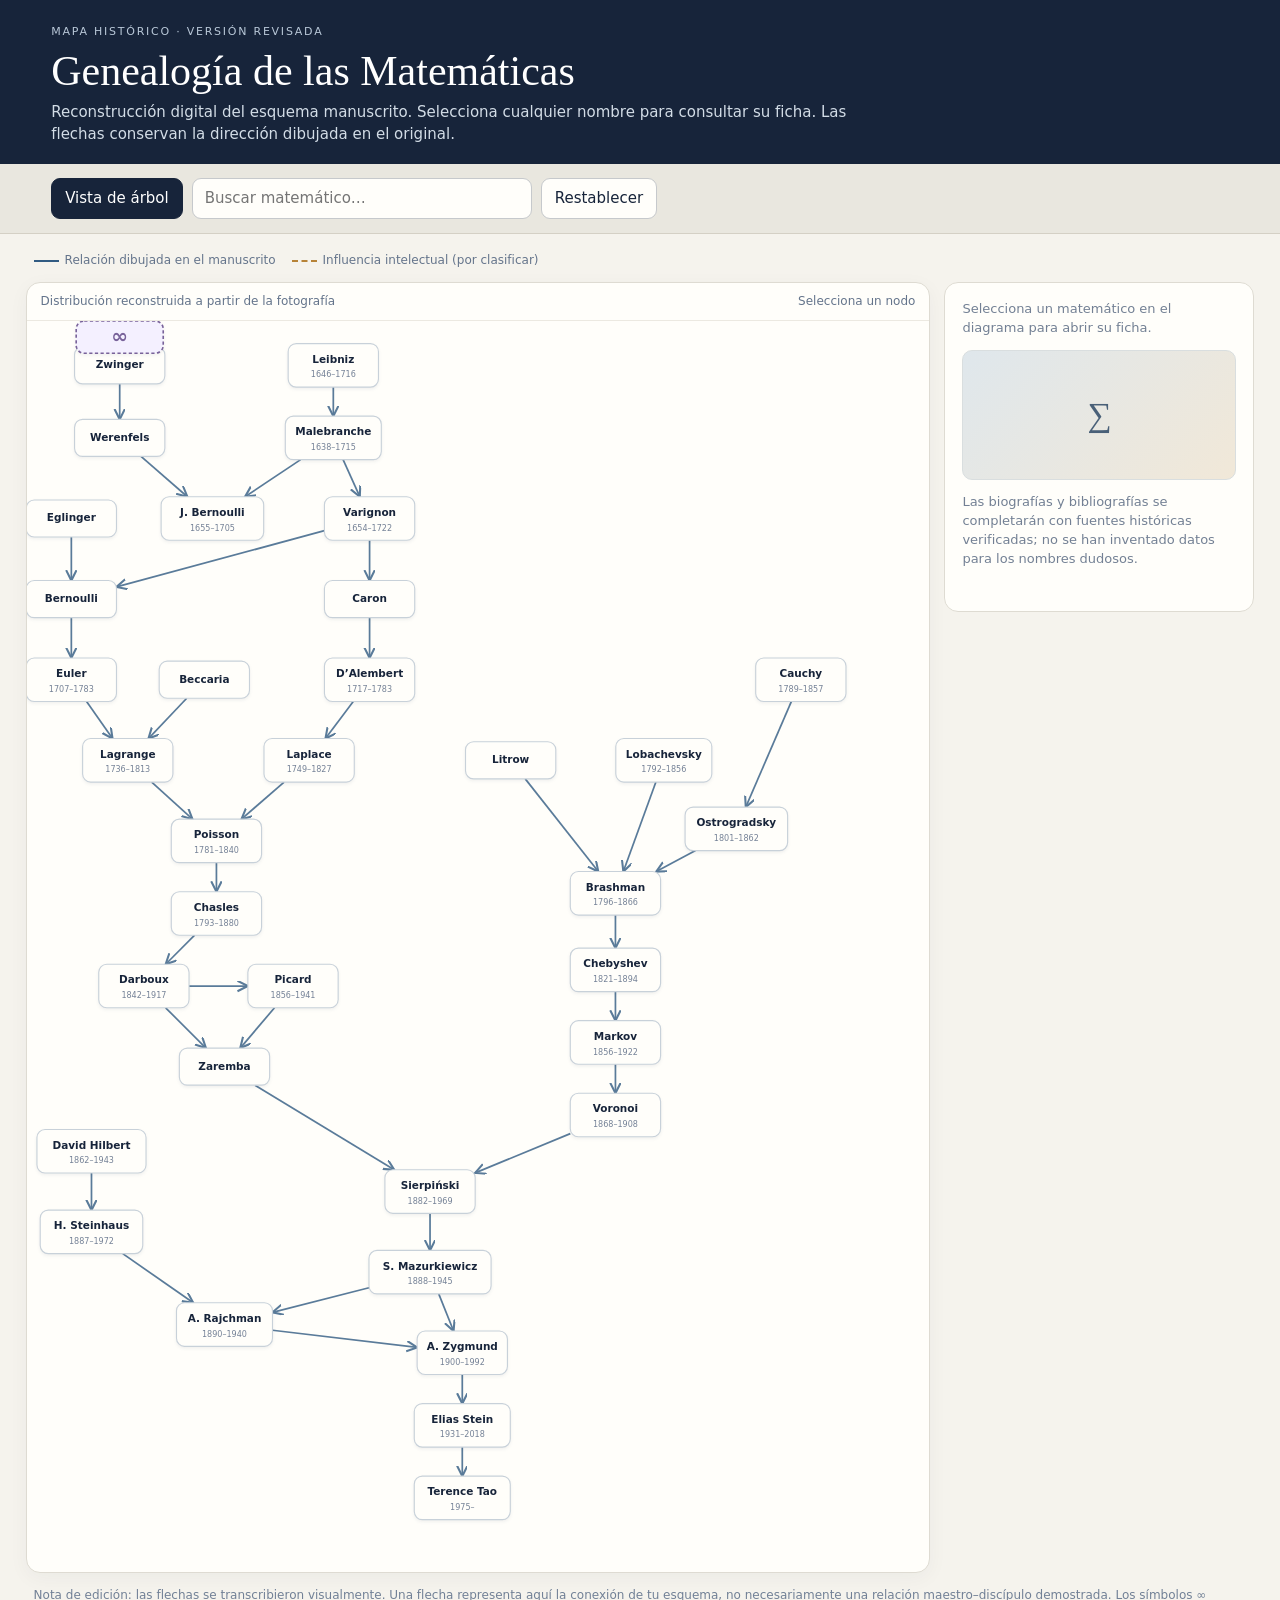
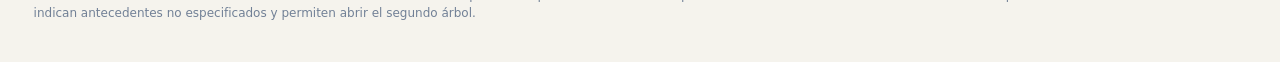
==== index.html @ c4d66230 "First Commit" ====
<!doctype html>
<html lang="es">
<head>
<meta charset="utf-8">
<meta name="viewport" content="width=device-width,initial-scale=1">
<title>Genealogía de las Matemáticas</title>
<link rel="stylesheet" href="styles.css">
</head>
<body>
<header><div class="kicker">Mapa histórico · versión revisada</div><h1>Genealogía de las Matemáticas</h1><p>Reconstrucción digital del esquema manuscrito. Selecciona cualquier nombre para consultar su ficha. Las flechas conservan la dirección dibujada en el original.</p></header>
<div class="toolbar"><button id="treeBtn" class="active">Vista de árbol</button><input id="search" type="search" placeholder="Buscar matemático…"><button id="resetBtn">Restablecer</button><button id="backBtn" style="display:none">← Árbol principal</button></div>
<main><div class="legend"><span class="key"><i class="sample"></i> Relación dibujada en el manuscrito</span><span class="key"><i class="sample influence"></i> Influencia intelectual (por clasificar)</span></div><div class="workspace"><section class="canvas"><div class="canvashead"><span id="viewLabel">Distribución reconstruida a partir de la fotografía</span><span>Selecciona un nodo</span></div><svg id="graph" viewBox="0 0 1120 1320" role="img" aria-label="Árbol genealógico interactivo de matemáticos"><defs><marker id="arrow" markerWidth="8" markerHeight="8" refX="6" refY="3" orient="auto"><path d="M0,0 L6,3 L0,6" fill="none" stroke="#315b82" stroke-width="1.2"/></marker></defs><g id="edges"></g><g id="nodes"></g></svg></section><aside class="panel" id="panel"><div class="hint">Selecciona un matemático en el diagrama para abrir su ficha.</div><div class="portrait">∑</div><p class="hint">Las biografías y bibliografías se completarán con fuentes históricas verificadas; no se han inventado datos para los nombres dudosos.</p></aside></div><p class="note">Nota de edición: las flechas se transcribieron visualmente. Una flecha representa aquí la conexión de tu esquema, no necesariamente una relación maestro–discípulo demostrada. Los símbolos ∞ indican antecedentes no especificados y permiten abrir el segundo árbol.</p></main>
<script src="data.js"></script><script src="app.js"></script>
</body></html>
---- styles.css ----
:root{--ink:#17243a;--muted:#64748b;--paper:#f5f3ed;--card:#fffefa;--line:#8291a5;--blue:#315b82;--gold:#b78338;--teal:#287c78;--purple:#78629a}
*{box-sizing:border-box}body{margin:0;background:var(--paper);color:var(--ink);font:15px/1.45 system-ui,-apple-system,Segoe UI,Roboto,sans-serif}
header{padding:24px clamp(16px,4vw,52px) 18px;background:#17243a;color:#fff}
.kicker{letter-spacing:.16em;text-transform:uppercase;font-size:11px;color:#b9c8d8}
h1{font:500 clamp(26px,4vw,42px)/1.1 Georgia,serif;margin:8px 0}
header p{max-width:850px;color:#d2dce6;margin:8px 0 0}
.toolbar{display:flex;flex-wrap:wrap;gap:9px;align-items:center;padding:14px clamp(16px,4vw,52px);background:#e9e7df;border-bottom:1px solid #d4d0c5;position:sticky;top:0;z-index:5}
button,input{font:inherit}button{border:1px solid #c6c9cc;background:#fffefa;color:var(--ink);border-radius:9px;padding:9px 13px;cursor:pointer}
button.active{background:#17243a;color:white;border-color:#17243a}
input{min-width:190px;flex:1;max-width:340px;border:1px solid #c6c9cc;border-radius:9px;padding:9px 12px;background:#fffefa}
main{padding:18px clamp(10px,2vw,28px) 40px}
.legend{display:flex;gap:16px;flex-wrap:wrap;color:var(--muted);font-size:12px;margin:0 0 12px 8px}
.key{display:inline-flex;align-items:center;gap:6px}.sample{width:25px;border-top:2px solid var(--blue)}.sample.influence{border-top:2px dashed var(--gold)}
.workspace{display:grid;grid-template-columns:minmax(0,1fr) 310px;gap:14px;align-items:start}
.canvas{background:#fffefa;border:1px solid #dedbd2;border-radius:14px;overflow:hidden;min-width:0;box-shadow:0 5px 20px #1b2a3a0b}
.canvashead{display:flex;justify-content:space-between;align-items:center;padding:10px 14px;border-bottom:1px solid #ece9e1;color:var(--muted);font-size:12px}
svg{display:block;width:100%;height:auto;min-height:600px;touch-action:pan-x pan-y}
.edge{fill:none;stroke:var(--blue);stroke-width:2.15;marker-end:url(#arrow);opacity:.8}
.edge.influence{stroke:var(--gold);stroke-dasharray:7 5;marker-end:url(#arrowGold)}
.node{cursor:pointer}.node rect{fill:#fffefa;stroke:#c8d1d9;stroke-width:1.4;rx:10;filter:drop-shadow(0 2px 2px #17243a10)}
.node text{font-size:13px;fill:#17243a;text-anchor:middle;dominant-baseline:middle;font-weight:600;pointer-events:none}.node rect{rx:10}.node .dates{font-size:10px}
.node .dates{font-size:10px;fill:#748196;font-weight:400}
.node.selected rect{stroke:#b78338;stroke-width:3;fill:#fff8e9}
.node.infinity rect{fill:#f4f0ff;stroke:#78629a;stroke-width:2;stroke-dasharray:4 3}.node.infinity text{font-size:25px;fill:#78629a;font-weight:700}
.node.dim{opacity:.18}.node.match rect{stroke:#b78338;stroke-width:3}
.panel{background:#fffefa;border:1px solid #dedbd2;border-radius:14px;padding:17px;position:sticky;top:76px;min-height:330px}
.panel h2{font:500 23px/1.1 Georgia,serif;margin:0 0 5px}.panel .dates{color:var(--muted);font-size:12px}
.panel .portrait{height:130px;border-radius:10px;margin:13px 0;background:linear-gradient(135deg,#dfe7ec,#f1e8d8);display:grid;place-items:center;color:#496078;font:500 34px Georgia,serif;border:1px solid #d9dedf}
.panel h3{font-size:11px;letter-spacing:.12em;text-transform:uppercase;color:#778497;margin:15px 0 5px}
.panel p{margin:0;color:#344256;font-size:13px}.panel ul{padding-left:18px;margin:5px 0;color:#344256;font-size:13px}
.panel .hint{color:#738094;font-size:13px}
.tag{display:inline-block;padding:4px 8px;border-radius:20px;background:#edf1f4;color:#536579;font-size:11px;margin:9px 4px 0 0}
.note{font-size:12px;color:#718096;margin:14px 8px 0}
@media(max-width:900px){.workspace{grid-template-columns:1fr}.panel{position:static;min-height:0}.panel .portrait{height:90px}svg{min-height:460px}}

.node.infinity{cursor:pointer}
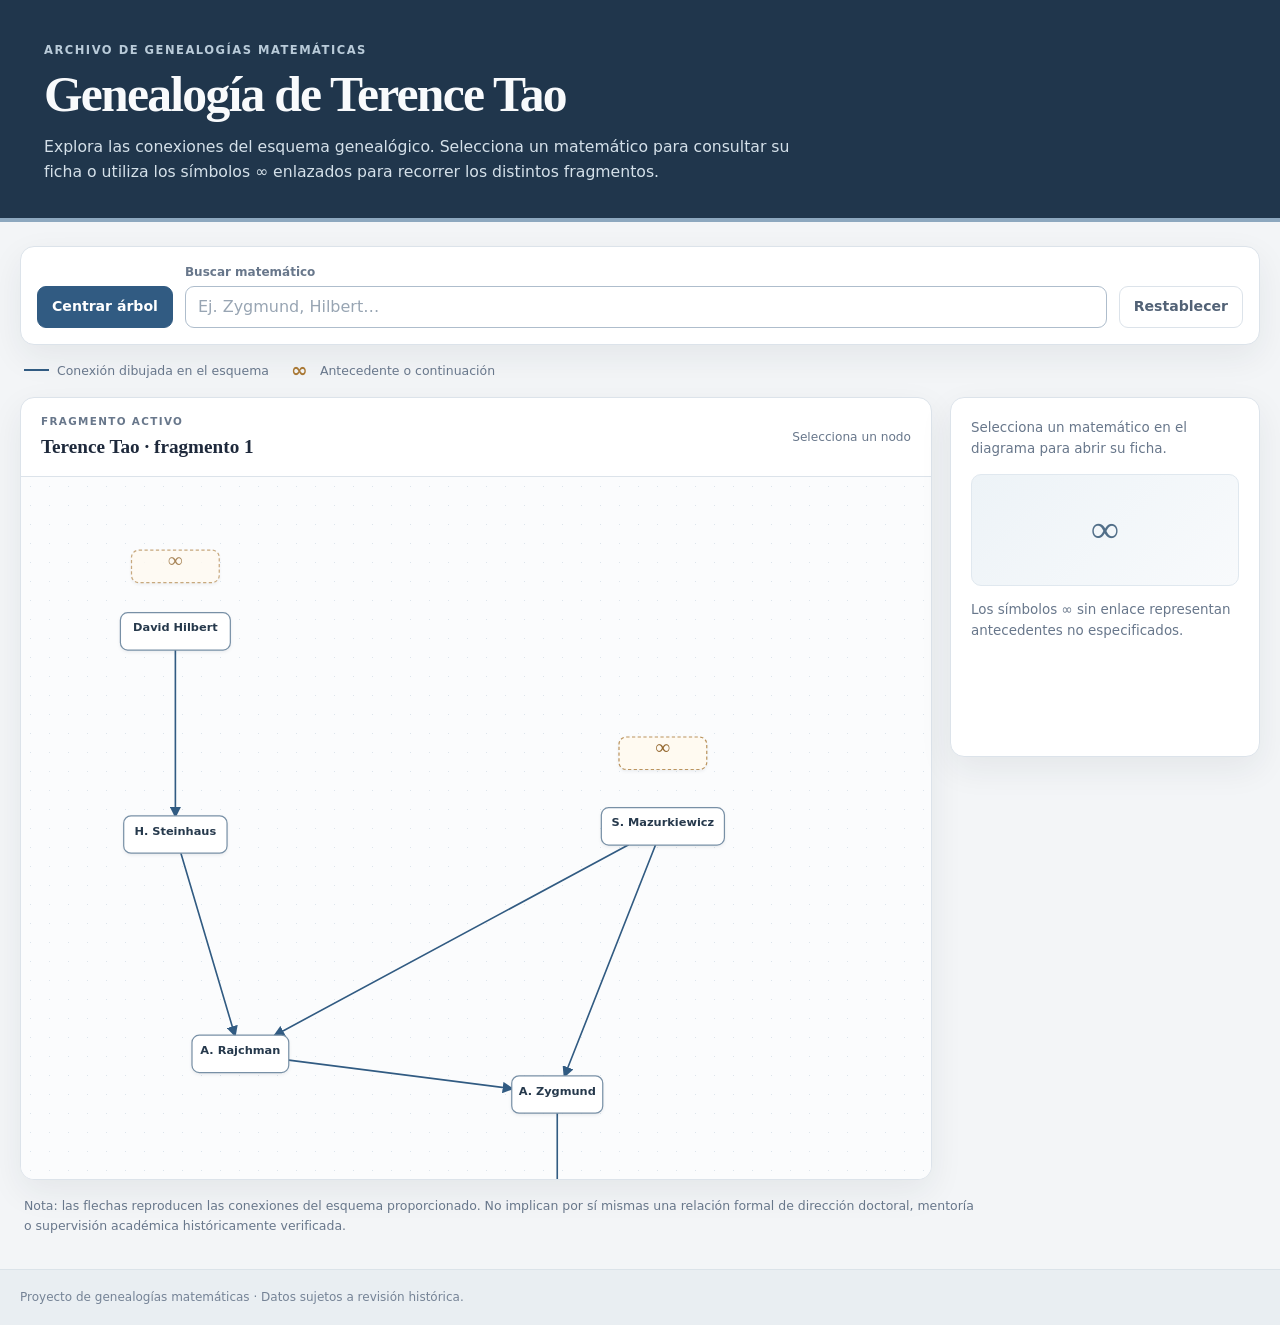
==== commit c67e6860: "Update 12 nov" ====
--- a/index.html
+++ b/index.html
@@ -1,14 +1,123 @@
-<!doctype html>
+<!DOCTYPE html>
 <html lang="es">
 <head>
-<meta charset="utf-8">
-<meta name="viewport" content="width=device-width,initial-scale=1">
-<title>Genealogía de las Matemáticas</title>
-<link rel="stylesheet" href="styles.css">
+    <meta charset="UTF-8">
+    <meta name="viewport" content="width=device-width, initial-scale=1.0">
+    <meta name="description" content="Explorador interactivo de genealogías matemáticas.">
+    <title>Genealogía matemática · Terence Tao</title>
+    <link rel="stylesheet" href="styles.css">
 </head>
 <body>
-<header><div class="kicker">Mapa histórico · versión revisada</div><h1>Genealogía de las Matemáticas</h1><p>Reconstrucción digital del esquema manuscrito. Selecciona cualquier nombre para consultar su ficha. Las flechas conservan la dirección dibujada en el original.</p></header>
-<div class="toolbar"><button id="treeBtn" class="active">Vista de árbol</button><input id="search" type="search" placeholder="Buscar matemático…"><button id="resetBtn">Restablecer</button><button id="backBtn" style="display:none">← Árbol principal</button></div>
-<main><div class="legend"><span class="key"><i class="sample"></i> Relación dibujada en el manuscrito</span><span class="key"><i class="sample influence"></i> Influencia intelectual (por clasificar)</span></div><div class="workspace"><section class="canvas"><div class="canvashead"><span id="viewLabel">Distribución reconstruida a partir de la fotografía</span><span>Selecciona un nodo</span></div><svg id="graph" viewBox="0 0 1120 1320" role="img" aria-label="Árbol genealógico interactivo de matemáticos"><defs><marker id="arrow" markerWidth="8" markerHeight="8" refX="6" refY="3" orient="auto"><path d="M0,0 L6,3 L0,6" fill="none" stroke="#315b82" stroke-width="1.2"/></marker></defs><g id="edges"></g><g id="nodes"></g></svg></section><aside class="panel" id="panel"><div class="hint">Selecciona un matemático en el diagrama para abrir su ficha.</div><div class="portrait">∑</div><p class="hint">Las biografías y bibliografías se completarán con fuentes históricas verificadas; no se han inventado datos para los nombres dudosos.</p></aside></div><p class="note">Nota de edición: las flechas se transcribieron visualmente. Una flecha representa aquí la conexión de tu esquema, no necesariamente una relación maestro–discípulo demostrada. Los símbolos ∞ indican antecedentes no especificados y permiten abrir el segundo árbol.</p></main>
-<script src="data.js"></script><script src="app.js"></script>
-</body></html>+    <header class="site-header">
+        <div class="header-inner">
+            <p class="eyebrow">Archivo de genealogías matemáticas</p>
+            <h1>Genealogía de Terence Tao</h1>
+            <p class="intro">
+                Explora las conexiones del esquema genealógico. Selecciona un matemático
+                para consultar su ficha o utiliza los símbolos ∞ enlazados para recorrer
+                los distintos fragmentos.
+            </p>
+        </div>
+    </header>
+
+    <main class="page-content">
+        <section class="toolbar" aria-label="Controles del diagrama">
+            <div class="toolbar-main">
+                <button id="treeBtn" class="button button-secondary active" type="button">
+                    Centrar árbol
+                </button>
+                <button id="backBtn" class="button button-secondary" type="button" style="display: none;">
+                    ← Fragmento anterior
+                </button>
+            </div>
+
+            <label class="search-box" for="search">
+                <span class="search-label">Buscar matemático</span>
+                <input
+                    id="search"
+                    type="search"
+                    placeholder="Ej. Zygmund, Hilbert…"
+                    autocomplete="off"
+                >
+            </label>
+
+            <button id="resetBtn" class="button button-quiet" type="button">
+                Restablecer
+            </button>
+        </section>
+
+        <div class="legend" aria-label="Leyenda">
+            <span class="legend-item">
+                <span class="legend-line" aria-hidden="true"></span>
+                Conexión dibujada en el esquema
+            </span>
+            <span class="legend-item">
+                <span class="legend-infinity" aria-hidden="true">∞</span>
+                Antecedente o continuación
+            </span>
+        </div>
+
+        <section class="workspace" aria-label="Diagrama genealógico y ficha del matemático">
+            <section class="diagram-card">
+                <div class="diagram-heading">
+                    <div>
+                        <p class="section-kicker">Fragmento activo</p>
+                        <h2 id="viewLabel">Genealogía de Terence Tao</h2>
+                    </div>
+                    <span class="diagram-hint">Selecciona un nodo</span>
+                </div>
+
+                <div class="graph-viewport">
+                    <svg
+                        id="graph"
+                        viewBox="0 0 1120 1500"
+                        role="img"
+                        aria-label="Diagrama interactivo de ascendencia matemática"
+                        xmlns="http://www.w3.org/2000/svg"
+                    >
+                        <defs>
+                            <marker
+                                id="arrow"
+                                viewBox="0 0 10 10"
+                                refX="8"
+                                refY="5"
+                                markerWidth="7"
+                                markerHeight="7"
+                                orient="auto-start-reverse"
+                            >
+                                <path d="M 0 0 L 10 5 L 0 10 z" class="arrowhead"></path>
+                            </marker>
+                        </defs>
+                        <g id="edges"></g>
+                        <g id="nodes"></g>
+                    </svg>
+                </div>
+            </section>
+
+            <aside class="panel-card" id="panel" aria-live="polite">
+                <div class="hint">
+                    Selecciona un matemático en el diagrama para abrir su ficha.
+                </div>
+                <div class="portrait" aria-hidden="true">∞</div>
+                <p class="hint">
+                    Los símbolos ∞ sin enlace representan antecedentes no especificados.
+                </p>
+            </aside>
+        </section>
+
+        <p class="editorial-note">
+            Nota: las flechas reproducen las conexiones del esquema proporcionado.
+            No implican por sí mismas una relación formal de dirección doctoral,
+            mentoría o supervisión académica históricamente verificada.
+        </p>
+    </main>
+
+    <footer class="site-footer">
+        <p>Proyecto de genealogías matemáticas · Datos sujetos a revisión histórica.</p>
+    </footer>
+
+    <!-- Carga primero los datos y después la lógica de la aplicación. -->
+    <script src="TerenceTao_data.js"></script>
+    <script src="app.js"></script>
+</body>
+</html>
--- a/styles.css
+++ b/styles.css
@@ -1,37 +1,545 @@
-
-:root{--ink:#17243a;--muted:#64748b;--paper:#f5f3ed;--card:#fffefa;--line:#8291a5;--blue:#315b82;--gold:#b78338;--teal:#287c78;--purple:#78629a}
-*{box-sizing:border-box}body{margin:0;background:var(--paper);color:var(--ink);font:15px/1.45 system-ui,-apple-system,Segoe UI,Roboto,sans-serif}
-header{padding:24px clamp(16px,4vw,52px) 18px;background:#17243a;color:#fff}
-.kicker{letter-spacing:.16em;text-transform:uppercase;font-size:11px;color:#b9c8d8}
-h1{font:500 clamp(26px,4vw,42px)/1.1 Georgia,serif;margin:8px 0}
-header p{max-width:850px;color:#d2dce6;margin:8px 0 0}
-.toolbar{display:flex;flex-wrap:wrap;gap:9px;align-items:center;padding:14px clamp(16px,4vw,52px);background:#e9e7df;border-bottom:1px solid #d4d0c5;position:sticky;top:0;z-index:5}
-button,input{font:inherit}button{border:1px solid #c6c9cc;background:#fffefa;color:var(--ink);border-radius:9px;padding:9px 13px;cursor:pointer}
-button.active{background:#17243a;color:white;border-color:#17243a}
-input{min-width:190px;flex:1;max-width:340px;border:1px solid #c6c9cc;border-radius:9px;padding:9px 12px;background:#fffefa}
-main{padding:18px clamp(10px,2vw,28px) 40px}
-.legend{display:flex;gap:16px;flex-wrap:wrap;color:var(--muted);font-size:12px;margin:0 0 12px 8px}
-.key{display:inline-flex;align-items:center;gap:6px}.sample{width:25px;border-top:2px solid var(--blue)}.sample.influence{border-top:2px dashed var(--gold)}
-.workspace{display:grid;grid-template-columns:minmax(0,1fr) 310px;gap:14px;align-items:start}
-.canvas{background:#fffefa;border:1px solid #dedbd2;border-radius:14px;overflow:hidden;min-width:0;box-shadow:0 5px 20px #1b2a3a0b}
-.canvashead{display:flex;justify-content:space-between;align-items:center;padding:10px 14px;border-bottom:1px solid #ece9e1;color:var(--muted);font-size:12px}
-svg{display:block;width:100%;height:auto;min-height:600px;touch-action:pan-x pan-y}
-.edge{fill:none;stroke:var(--blue);stroke-width:2.15;marker-end:url(#arrow);opacity:.8}
-.edge.influence{stroke:var(--gold);stroke-dasharray:7 5;marker-end:url(#arrowGold)}
-.node{cursor:pointer}.node rect{fill:#fffefa;stroke:#c8d1d9;stroke-width:1.4;rx:10;filter:drop-shadow(0 2px 2px #17243a10)}
-.node text{font-size:13px;fill:#17243a;text-anchor:middle;dominant-baseline:middle;font-weight:600;pointer-events:none}.node rect{rx:10}.node .dates{font-size:10px}
-.node .dates{font-size:10px;fill:#748196;font-weight:400}
-.node.selected rect{stroke:#b78338;stroke-width:3;fill:#fff8e9}
-.node.infinity rect{fill:#f4f0ff;stroke:#78629a;stroke-width:2;stroke-dasharray:4 3}.node.infinity text{font-size:25px;fill:#78629a;font-weight:700}
-.node.dim{opacity:.18}.node.match rect{stroke:#b78338;stroke-width:3}
-.panel{background:#fffefa;border:1px solid #dedbd2;border-radius:14px;padding:17px;position:sticky;top:76px;min-height:330px}
-.panel h2{font:500 23px/1.1 Georgia,serif;margin:0 0 5px}.panel .dates{color:var(--muted);font-size:12px}
-.panel .portrait{height:130px;border-radius:10px;margin:13px 0;background:linear-gradient(135deg,#dfe7ec,#f1e8d8);display:grid;place-items:center;color:#496078;font:500 34px Georgia,serif;border:1px solid #d9dedf}
-.panel h3{font-size:11px;letter-spacing:.12em;text-transform:uppercase;color:#778497;margin:15px 0 5px}
-.panel p{margin:0;color:#344256;font-size:13px}.panel ul{padding-left:18px;margin:5px 0;color:#344256;font-size:13px}
-.panel .hint{color:#738094;font-size:13px}
-.tag{display:inline-block;padding:4px 8px;border-radius:20px;background:#edf1f4;color:#536579;font-size:11px;margin:9px 4px 0 0}
-.note{font-size:12px;color:#718096;margin:14px 8px 0}
-@media(max-width:900px){.workspace{grid-template-columns:1fr}.panel{position:static;min-height:0}.panel .portrait{height:90px}svg{min-height:460px}}
-
-.node.infinity{cursor:pointer}
+:root {
+    color-scheme: light;
+    --page: #f3f5f7;
+    --surface: #ffffff;
+    --surface-soft: #f8fafc;
+    --ink: #1e293b;
+    --muted: #68778b;
+    --line: #dce3ea;
+    --line-strong: #aebdcc;
+    --accent: #315b82;
+    --accent-soft: #eaf1f7;
+    --accent-gold: #a97835;
+    --shadow: 0 12px 34px rgba(24, 39, 56, 0.07);
+    font-family: Inter, ui-sans-serif, system-ui, -apple-system, BlinkMacSystemFont,
+        "Segoe UI", sans-serif;
+}
+
+* {
+    box-sizing: border-box;
+}
+
+html {
+    min-width: 320px;
+    scroll-behavior: smooth;
+}
+
+body {
+    margin: 0;
+    background: var(--page);
+    color: var(--ink);
+    line-height: 1.55;
+}
+
+button,
+input {
+    font: inherit;
+}
+
+.site-header {
+    padding: 42px 24px 34px;
+    color: #f8fafc;
+    background: #20364c;
+    border-bottom: 4px solid #8da8bf;
+}
+
+.header-inner,
+.page-content,
+.site-footer p {
+    width: min(1500px, calc(100% - 40px));
+    margin-right: auto;
+    margin-left: auto;
+}
+
+.eyebrow,
+.section-kicker {
+    margin: 0 0 7px;
+    font-size: 0.72rem;
+    font-weight: 750;
+    letter-spacing: 0.13em;
+    text-transform: uppercase;
+}
+
+.eyebrow {
+    color: #b9cbd9;
+}
+
+.site-header h1 {
+    margin: 0;
+    font-family: Georgia, "Times New Roman", serif;
+    font-size: clamp(2rem, 4vw, 3.1rem);
+    font-weight: 600;
+    letter-spacing: -0.035em;
+    line-height: 1.12;
+}
+
+.intro {
+    max-width: 760px;
+    margin: 13px 0 0;
+    color: #d4e0e9;
+    font-size: 0.98rem;
+}
+
+.page-content {
+    padding-top: 24px;
+    padding-bottom: 34px;
+}
+
+.toolbar {
+    display: flex;
+    align-items: end;
+    flex-wrap: wrap;
+    gap: 12px;
+    padding: 16px;
+    background: var(--surface);
+    border: 1px solid var(--line);
+    border-radius: 14px;
+    box-shadow: var(--shadow);
+}
+
+.toolbar-main {
+    display: flex;
+    flex-wrap: wrap;
+    gap: 8px;
+}
+
+.button {
+    min-height: 42px;
+    padding: 9px 14px;
+    border: 1px solid transparent;
+    border-radius: 9px;
+    cursor: pointer;
+    font-size: 0.88rem;
+    font-weight: 650;
+    transition: background-color 140ms ease, border-color 140ms ease,
+        color 140ms ease, transform 140ms ease;
+}
+
+.button:focus-visible,
+.search-box input:focus-visible,
+.node.infinity:focus-visible {
+    outline: 3px solid rgba(49, 91, 130, 0.28);
+    outline-offset: 2px;
+}
+
+.button:active {
+    transform: translateY(1px);
+}
+
+.button-secondary {
+    color: #294b69;
+    background: var(--accent-soft);
+    border-color: #d2e0eb;
+}
+
+.button-secondary:hover,
+.button-secondary.active {
+    color: #ffffff;
+    background: var(--accent);
+    border-color: var(--accent);
+}
+
+.button-quiet {
+    color: #526276;
+    background: #ffffff;
+    border-color: var(--line);
+}
+
+.button-quiet:hover {
+    background: var(--surface-soft);
+    border-color: var(--line-strong);
+}
+
+.search-box {
+    display: grid;
+    flex: 1 1 250px;
+    gap: 4px;
+    min-width: min(100%, 220px);
+}
+
+.search-label {
+    color: var(--muted);
+    font-size: 0.75rem;
+    font-weight: 700;
+}
+
+.search-box input {
+    width: 100%;
+    min-height: 42px;
+    padding: 8px 12px;
+    color: var(--ink);
+    background: #ffffff;
+    border: 1px solid var(--line-strong);
+    border-radius: 9px;
+}
+
+.search-box input::placeholder {
+    color: #98a5b3;
+}
+
+.legend {
+    display: flex;
+    flex-wrap: wrap;
+    gap: 18px;
+    padding: 15px 4px 17px;
+    color: var(--muted);
+    font-size: 0.78rem;
+}
+
+.legend-item {
+    display: inline-flex;
+    align-items: center;
+    gap: 8px;
+}
+
+.legend-line {
+    display: inline-block;
+    width: 25px;
+    height: 0;
+    border-top: 2px solid var(--accent);
+}
+
+.legend-infinity {
+    display: inline-flex;
+    align-items: center;
+    justify-content: center;
+    width: 25px;
+    height: 20px;
+    color: var(--accent-gold);
+    font-size: 1.25rem;
+    font-weight: 700;
+}
+
+.workspace {
+    display: grid;
+    grid-template-columns: minmax(0, 1fr) 310px;
+    align-items: start;
+    gap: 18px;
+}
+
+.diagram-card,
+.panel-card {
+    min-width: 0;
+    background: var(--surface);
+    border: 1px solid var(--line);
+    border-radius: 14px;
+    box-shadow: var(--shadow);
+}
+
+.diagram-card {
+    overflow: hidden;
+}
+
+.diagram-heading {
+    display: flex;
+    align-items: center;
+    justify-content: space-between;
+    gap: 16px;
+    min-height: 76px;
+    padding: 15px 20px;
+    border-bottom: 1px solid var(--line);
+}
+
+.section-kicker {
+    margin-bottom: 2px;
+    color: var(--muted);
+    font-size: 0.65rem;
+}
+
+.diagram-heading h2 {
+    margin: 0;
+    font-family: Georgia, "Times New Roman", serif;
+    font-size: 1.2rem;
+    font-weight: 600;
+}
+
+.diagram-hint {
+    color: var(--muted);
+    font-size: 0.76rem;
+    white-space: nowrap;
+}
+
+.graph-viewport {
+    width: 100%;
+    max-height: 78vh;
+    min-height: 560px;
+    overflow: auto;
+    overscroll-behavior: contain;
+    background-color: #fbfcfd;
+    background-image: radial-gradient(#dce4eb 0.8px, transparent 0.8px);
+    background-size: 19px 19px;
+}
+
+#graph {
+    display: block;
+    width: 100%;
+    min-width: 760px;
+    height: auto;
+    overflow: visible;
+}
+
+#edges,
+#nodes {
+    overflow: visible;
+}
+
+.edge {
+    fill: none;
+    stroke: var(--accent);
+    stroke-width: 2;
+    stroke-linecap: round;
+    stroke-linejoin: round;
+    marker-end: url(#arrow);
+}
+
+.arrowhead {
+    fill: var(--accent);
+}
+
+.node {
+    cursor: pointer;
+}
+
+.node rect {
+    fill: #ffffff;
+    stroke: #7890a6;
+    stroke-width: 1.5;
+    rx: 9;
+    ry: 9;
+    filter: drop-shadow(0 2px 2px rgba(35, 55, 75, 0.08));
+    transition: fill 130ms ease, stroke 130ms ease, stroke-width 130ms ease;
+}
+
+.node text {
+    fill: #26394c;
+    font-family: Inter, ui-sans-serif, system-ui, sans-serif;
+    font-size: 14px;
+    font-weight: 650;
+    text-anchor: middle;
+    pointer-events: none;
+}
+
+.node text.dates {
+    fill: #728196;
+    font-size: 10.5px;
+    font-weight: 500;
+}
+
+.node:hover rect {
+    fill: #f0f6fb;
+    stroke: var(--accent);
+    stroke-width: 2;
+}
+
+.node.selected rect,
+.node.match rect {
+    fill: #e8f1f8;
+    stroke: var(--accent);
+    stroke-width: 2.6;
+}
+
+.node.dim {
+    opacity: 0.27;
+}
+
+.node.infinity rect {
+    fill: #fffaf1;
+    stroke: #bb945e;
+    stroke-dasharray: 4 3;
+}
+
+.node.infinity text {
+    fill: #94672e;
+    font-family: Georgia, "Times New Roman", serif;
+    font-size: 25px;
+    font-weight: 700;
+}
+
+.node.infinity.portal-link {
+    cursor: pointer;
+}
+
+.node.infinity.portal-link:hover rect {
+    fill: #f8ecd9;
+    stroke: var(--accent-gold);
+    stroke-width: 2.3;
+}
+
+.node.infinity.portal-unknown {
+    cursor: default;
+    opacity: 0.8;
+}
+
+.panel-card {
+    position: sticky;
+    top: 16px;
+    min-height: 360px;
+    padding: 20px;
+}
+
+.panel-card h2 {
+    margin: 0 0 3px;
+    font-family: Georgia, "Times New Roman", serif;
+    font-size: 1.55rem;
+    font-weight: 600;
+    line-height: 1.2;
+}
+
+.panel-card h3 {
+    margin: 20px 0 6px;
+    color: #53677b;
+    font-size: 0.72rem;
+    font-weight: 750;
+    letter-spacing: 0.1em;
+    text-transform: uppercase;
+}
+
+.panel-card p {
+    margin: 0;
+    color: #394b5e;
+    font-size: 0.88rem;
+    overflow-wrap: anywhere;
+}
+
+.panel-card ul {
+    margin: 6px 0 0;
+    padding-left: 19px;
+    color: #394b5e;
+    font-size: 0.86rem;
+}
+
+.panel-card li + li {
+    margin-top: 6px;
+}
+
+.panel-card .dates {
+    margin-bottom: 12px;
+    color: var(--muted);
+    font-size: 0.82rem;
+}
+
+.panel-card .hint {
+    color: var(--muted);
+    font-size: 0.84rem;
+}
+
+.portrait {
+    display: flex;
+    align-items: center;
+    justify-content: center;
+    width: 100%;
+    height: 112px;
+    margin: 14px 0;
+    color: #526f89;
+    background: linear-gradient(135deg, #edf3f7, #f8fafc);
+    border: 1px solid #e0e8ef;
+    border-radius: 10px;
+    font-family: Georgia, "Times New Roman", serif;
+    font-size: 2.4rem;
+    font-weight: 600;
+}
+
+.tag {
+    display: inline-block;
+    margin-top: 2px;
+    padding: 4px 9px;
+    color: #536b80;
+    background: #eef3f7;
+    border-radius: 999px;
+    font-size: 0.69rem;
+    font-weight: 650;
+}
+
+.editorial-note {
+    max-width: 950px;
+    margin: 16px 4px 0;
+    color: var(--muted);
+    font-size: 0.78rem;
+}
+
+.site-footer {
+    padding: 18px 0;
+    color: #758396;
+    background: #e9eef2;
+    border-top: 1px solid #dbe3e9;
+    font-size: 0.75rem;
+}
+
+.site-footer p {
+    margin-top: 0;
+    margin-bottom: 0;
+}
+
+@media (max-width: 1050px) {
+    .workspace {
+        grid-template-columns: minmax(0, 1fr) 270px;
+    }
+
+    .panel-card {
+        padding: 16px;
+    }
+}
+
+@media (max-width: 780px) {
+    .site-header {
+        padding: 32px 0 28px;
+    }
+
+    .header-inner,
+    .page-content,
+    .site-footer p {
+        width: min(100% - 28px, 1500px);
+    }
+
+    .toolbar {
+        align-items: stretch;
+    }
+
+    .toolbar-main {
+        width: 100%;
+    }
+
+    .toolbar-main .button {
+        flex: 1 1 auto;
+    }
+
+    .search-box {
+        flex-basis: 100%;
+    }
+
+    .toolbar > .button-quiet {
+        width: 100%;
+    }
+
+    .workspace {
+        grid-template-columns: minmax(0, 1fr);
+    }
+
+    .panel-card {
+        position: static;
+        min-height: 0;
+    }
+
+    .graph-viewport {
+        max-height: 70vh;
+        min-height: 460px;
+    }
+
+    .diagram-heading {
+        align-items: flex-start;
+        flex-direction: column;
+        gap: 4px;
+    }
+}
+
+@media (prefers-reduced-motion: reduce) {
+    html {
+        scroll-behavior: auto;
+    }
+
+    *,
+    *::before,
+    *::after {
+        transition-duration: 0.01ms !important;
+    }
+}
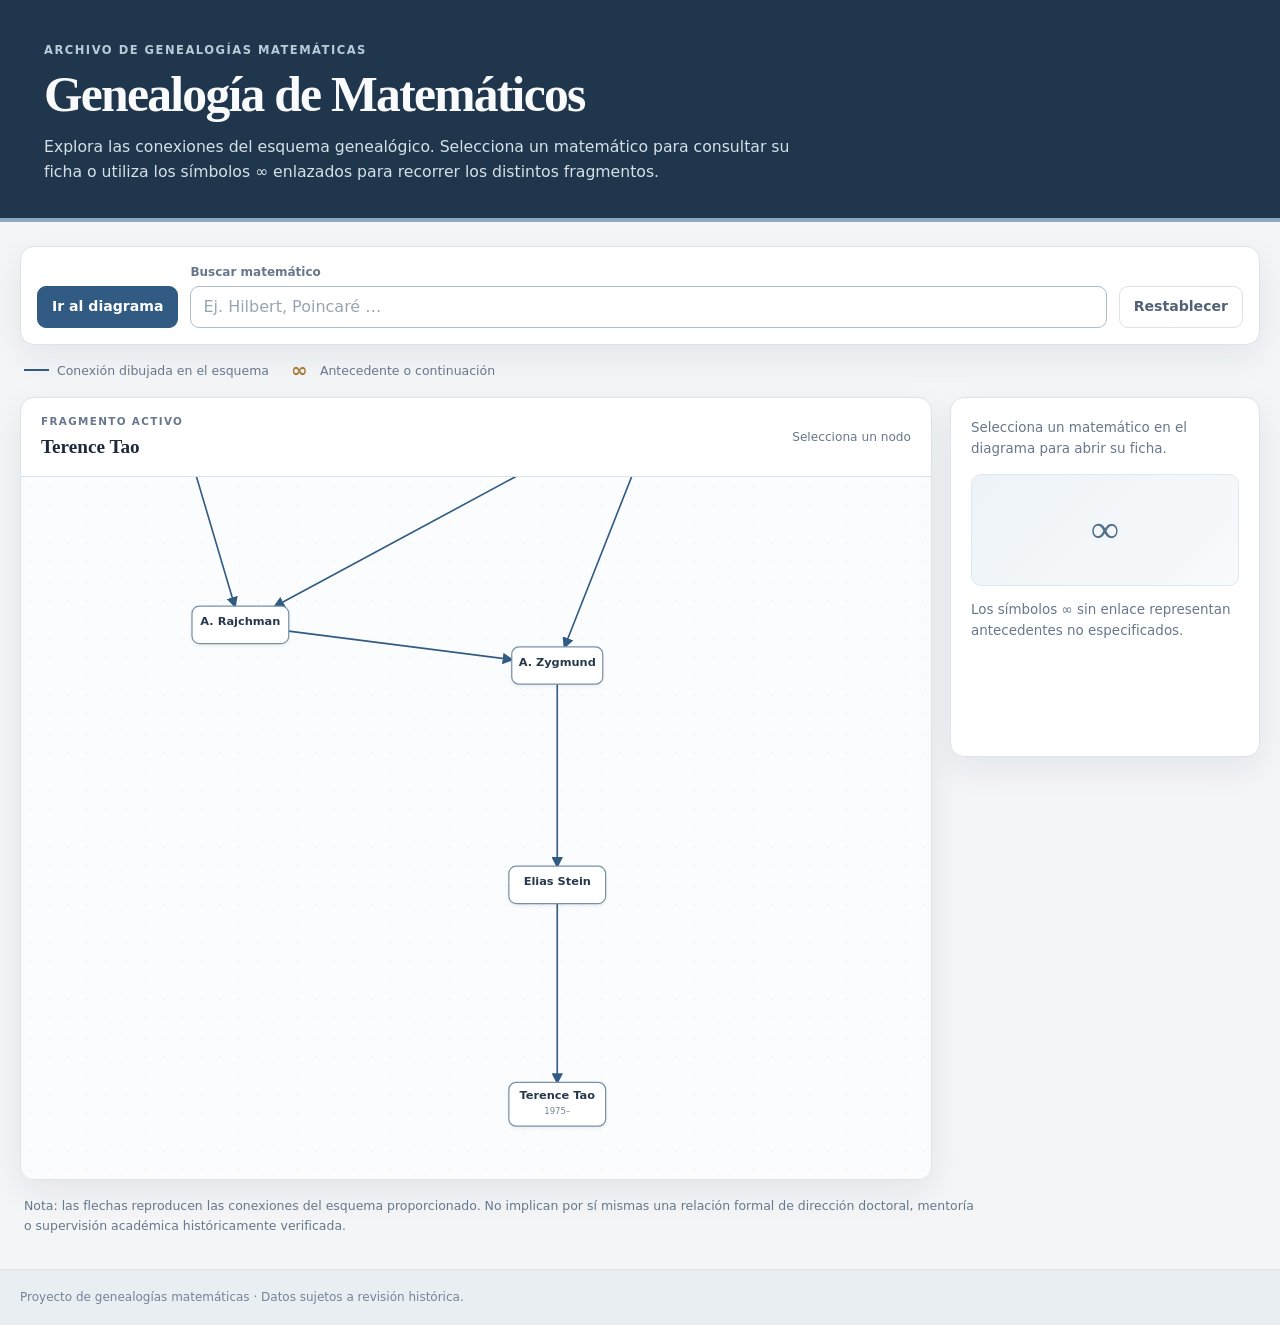
==== commit d913dd4a: "Update 13 nov" ====
--- a/index.html
+++ b/index.html
@@ -4,14 +4,14 @@
     <meta charset="UTF-8">
     <meta name="viewport" content="width=device-width, initial-scale=1.0">
     <meta name="description" content="Explorador interactivo de genealogías matemáticas.">
-    <title>Genealogía matemática · Terence Tao</title>
+    <title>Genealogía matemática</title>
     <link rel="stylesheet" href="styles.css">
 </head>
 <body>
     <header class="site-header">
         <div class="header-inner">
             <p class="eyebrow">Archivo de genealogías matemáticas</p>
-            <h1>Genealogía de Terence Tao</h1>
+            <h1>Genealogía de Matemáticos</h1>
             <p class="intro">
                 Explora las conexiones del esquema genealógico. Selecciona un matemático
                 para consultar su ficha o utiliza los símbolos ∞ enlazados para recorrer
@@ -24,7 +24,7 @@
         <section class="toolbar" aria-label="Controles del diagrama">
             <div class="toolbar-main">
                 <button id="treeBtn" class="button button-secondary active" type="button">
-                    Centrar árbol
+                    Ir al diagrama
                 </button>
                 <button id="backBtn" class="button button-secondary" type="button" style="display: none;">
                     ← Fragmento anterior
@@ -36,7 +36,7 @@
                 <input
                     id="search"
                     type="search"
-                    placeholder="Ej. Zygmund, Hilbert…"
+                    placeholder="Ej. Hilbert, Poincaré …"
                     autocomplete="off"
                 >
             </label>
@@ -52,7 +52,7 @@
                 Conexión dibujada en el esquema
             </span>
             <span class="legend-item">
-                <span class="legend-infinity" aria-hidden="true">∞</span>
+                <span class="legend-infinity" aria-hidden="true ">∞</span>
                 Antecedente o continuación
             </span>
         </div>
@@ -69,7 +69,7 @@
 
                 <div class="graph-viewport">
                     <svg
-                        id="graph"
+                            id="graph"
                         viewBox="0 0 1120 1500"
                         role="img"
                         aria-label="Diagrama interactivo de ascendencia matemática"
@@ -117,7 +117,7 @@
     </footer>
 
     <!-- Carga primero los datos y después la lógica de la aplicación. -->
-    <script src="TerenceTao_data.js"></script>
+    <script src="Tree_data.js"></script>
     <script src="app.js"></script>
 </body>
 </html>
--- a/styles.css
+++ b/styles.css
@@ -439,6 +439,19 @@
     font-weight: 600;
 }
 
+.biography-photo { /* ++ */
+    display: block;
+    width: 100%;
+    max-height: 260px;
+    aspect-ratio: 4 / 5;
+    object-fit: cover;
+    object-position: center;
+    margin: 14px 0;
+    border: 1px solid var(--line);
+    border-radius: 10px;
+    background: var(--surface-soft);
+}
+
 .tag {
     display: inline-block;
     margin-top: 2px;
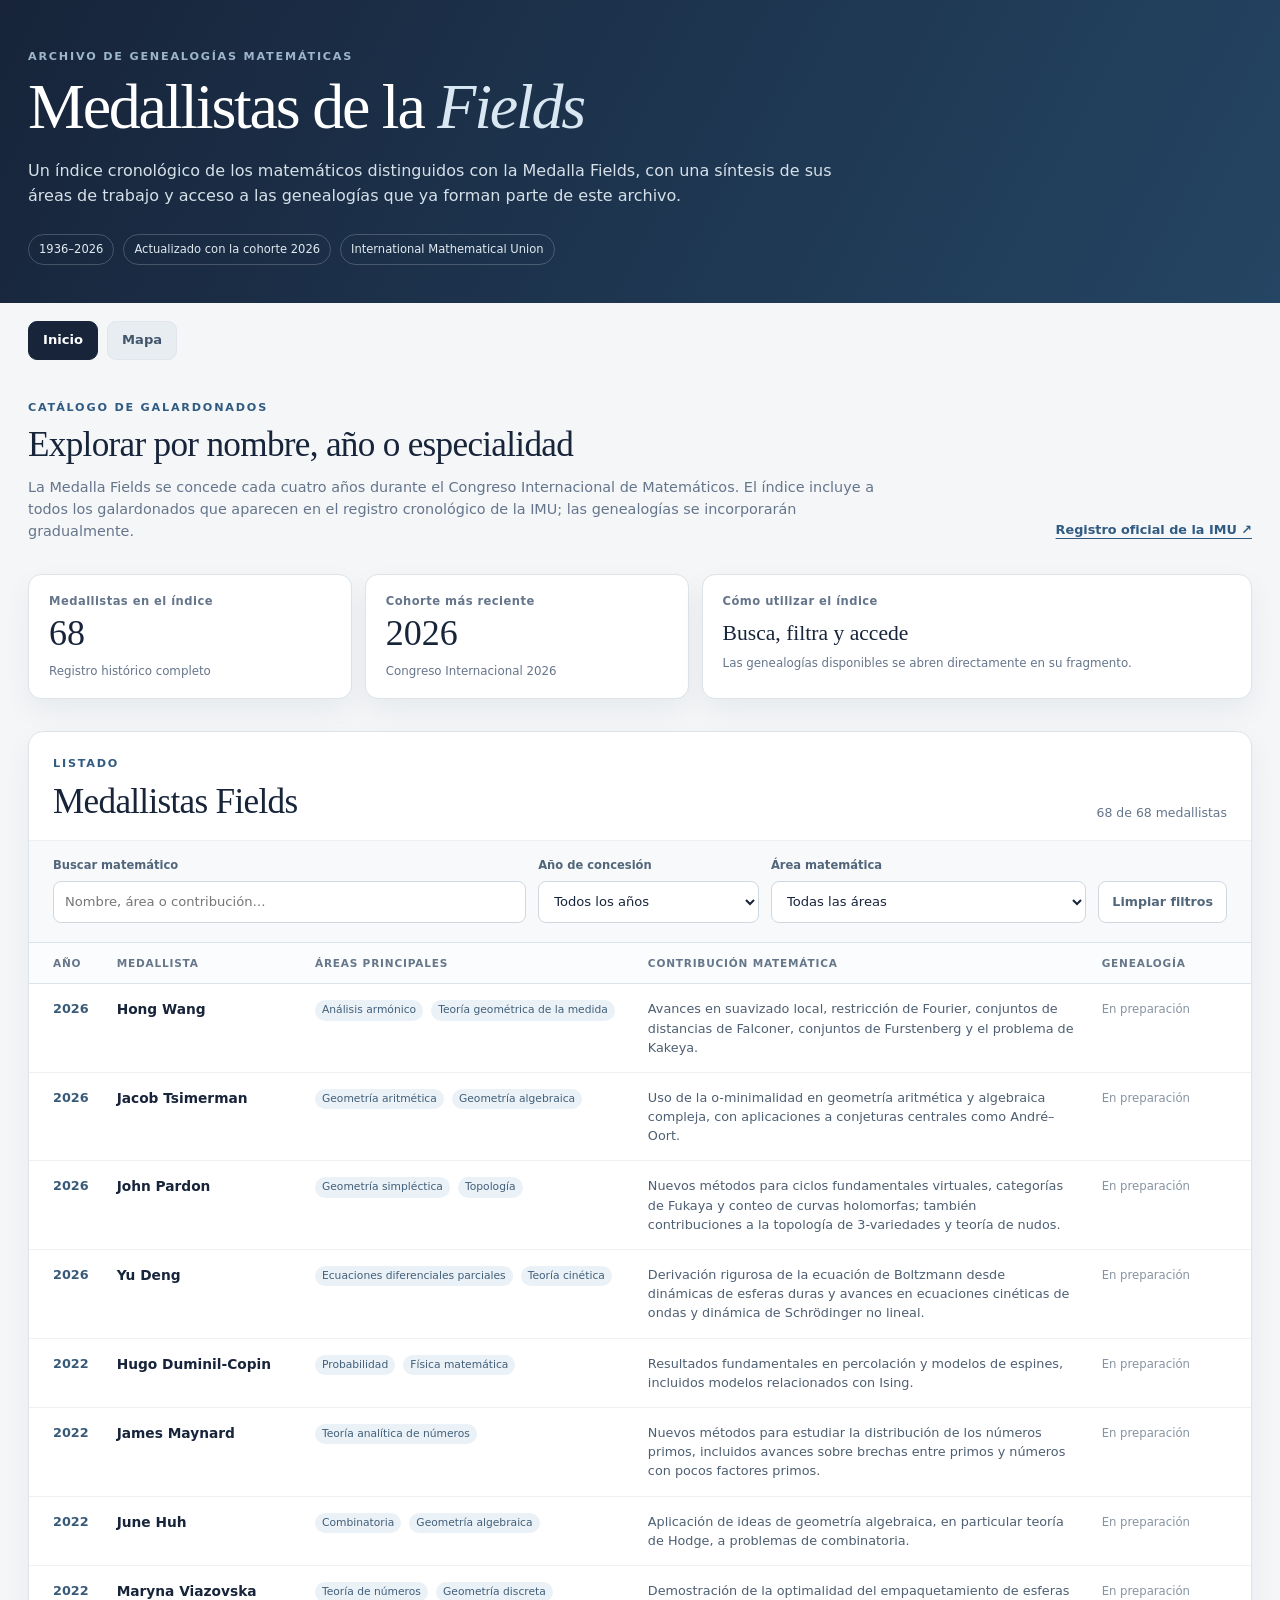
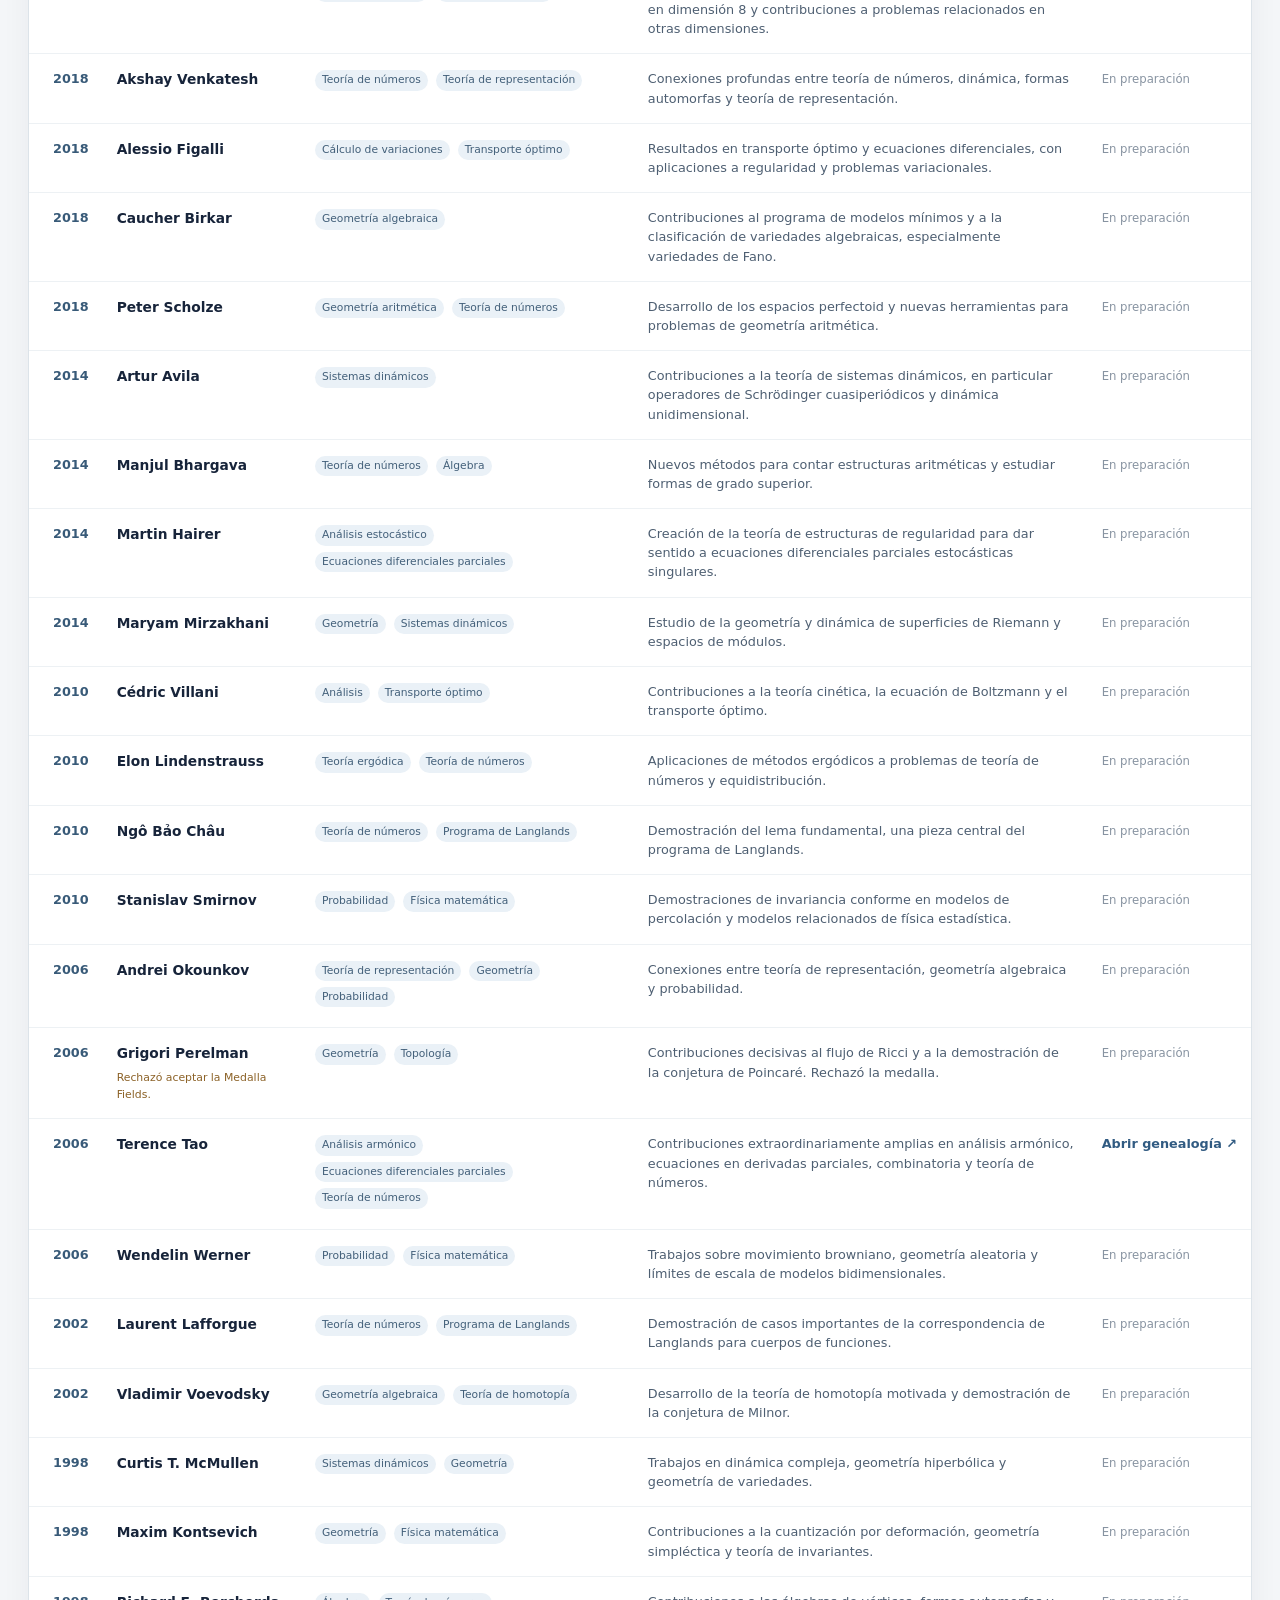
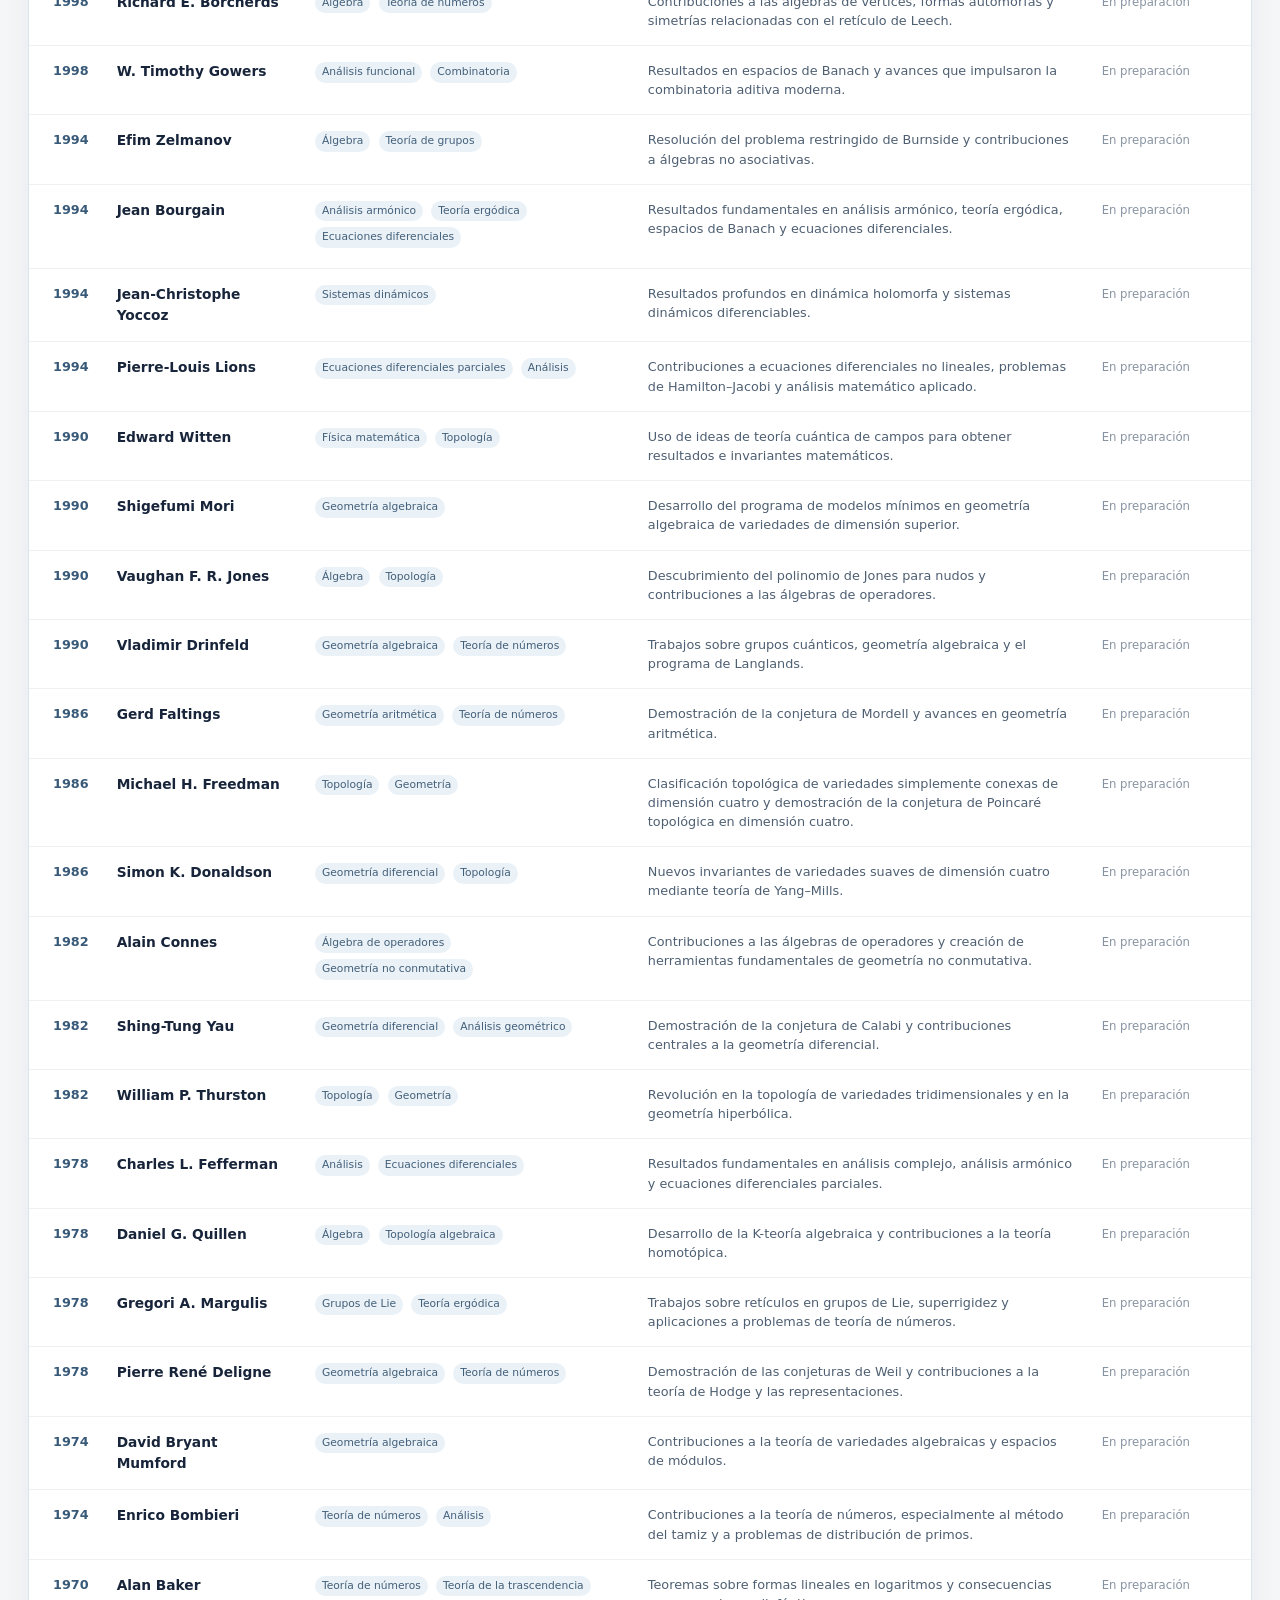
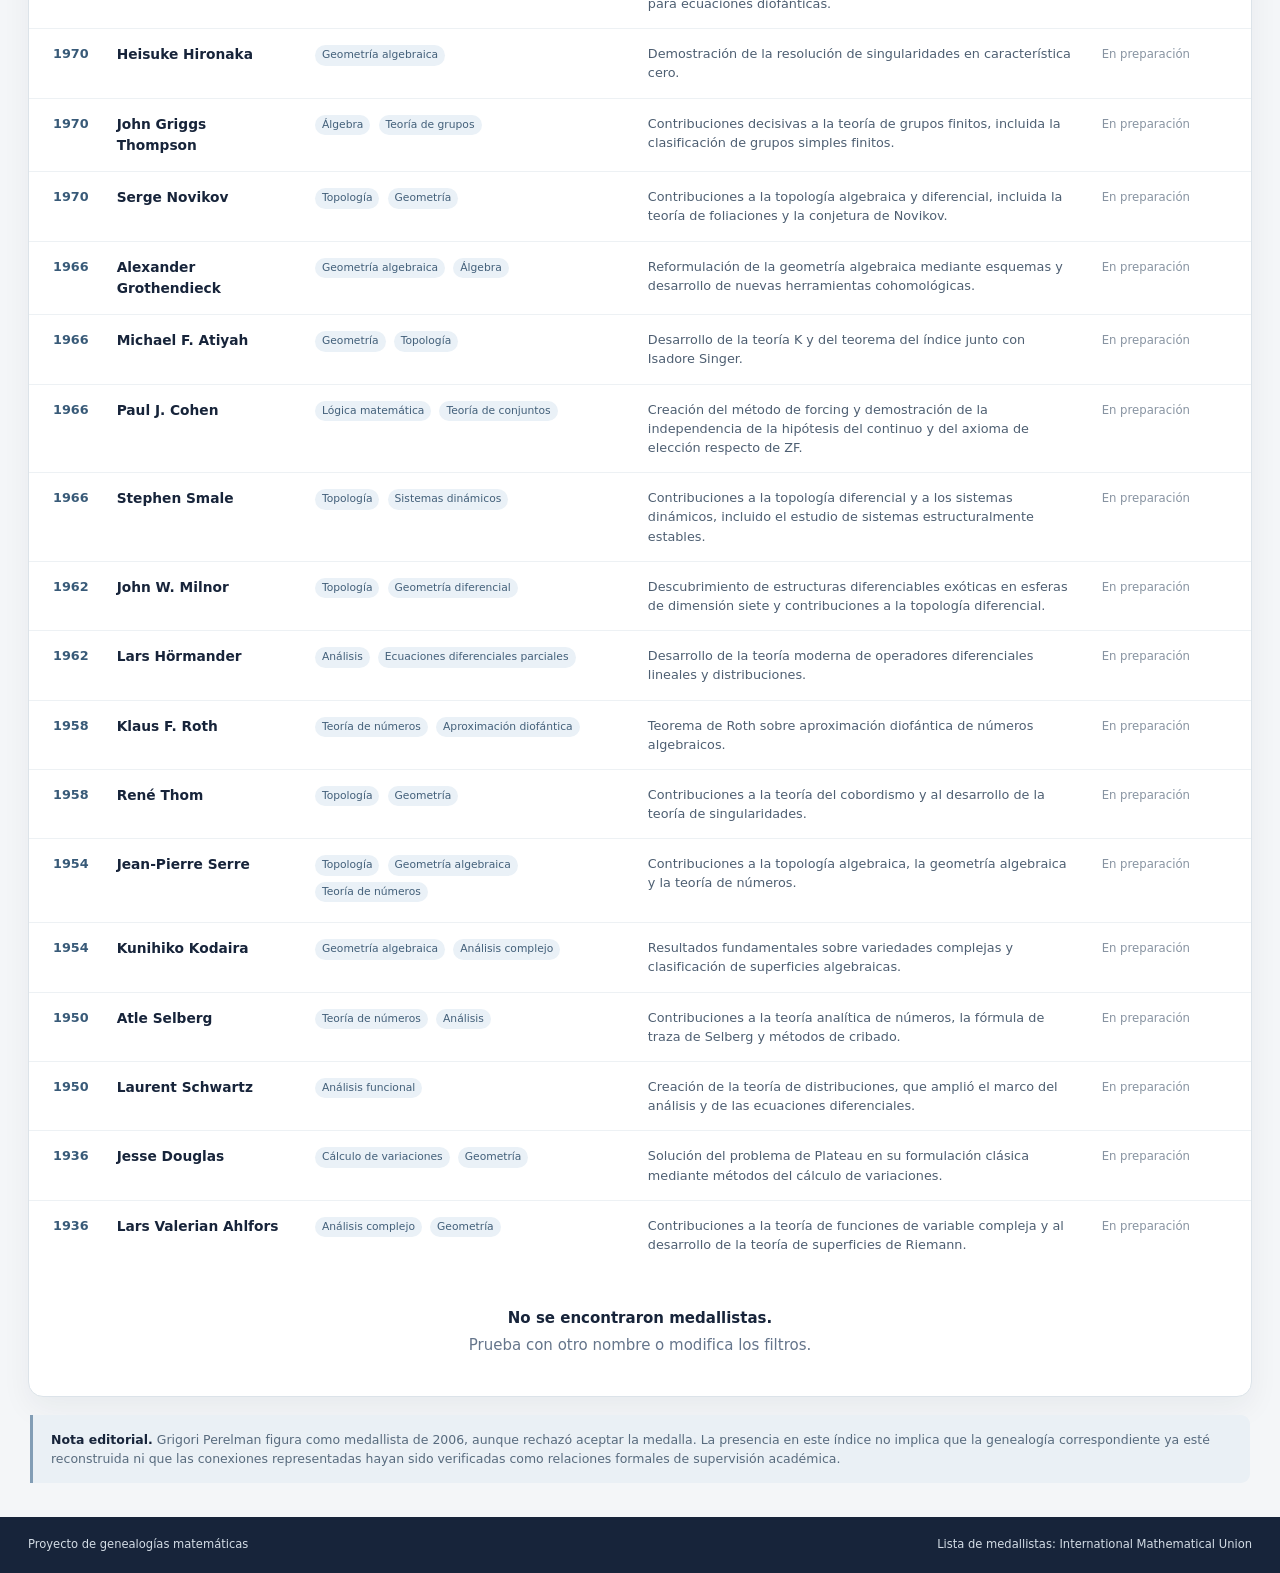
==== commit b398cf83: "Best version 13 nov" ====
--- a/index.html
+++ b/index.html
@@ -3,121 +3,135 @@
 <head>
     <meta charset="UTF-8">
     <meta name="viewport" content="width=device-width, initial-scale=1.0">
-    <meta name="description" content="Explorador interactivo de genealogías matemáticas.">
-    <title>Genealogía matemática</title>
-    <link rel="stylesheet" href="styles.css">
+    <meta name="description" content="Índice cronológico de medallistas de la Medalla Fields y acceso a sus genealogías matemáticas.">
+    <title>Medallistas Fields · Genealogías Matemáticas</title>
+    <link rel="stylesheet" href="fields.css">
 </head>
 <body>
     <header class="site-header">
         <div class="header-inner">
             <p class="eyebrow">Archivo de genealogías matemáticas</p>
-            <h1>Genealogía de Matemáticos</h1>
+            <h1>Medallistas de la <em>Fields</em></h1>
             <p class="intro">
-                Explora las conexiones del esquema genealógico. Selecciona un matemático
-                para consultar su ficha o utiliza los símbolos ∞ enlazados para recorrer
-                los distintos fragmentos.
+                Un índice cronológico de los matemáticos distinguidos con la Medalla Fields,
+                con una síntesis de sus áreas de trabajo y acceso a las genealogías que ya
+                forman parte de este archivo.
             </p>
+            <div class="header-meta">
+                <span>1936–2026</span>
+                <span>Actualizado con la cohorte 2026</span>
+                <span>International Mathematical Union</span>
+            </div>
         </div>
     </header>
 
     <main class="page-content">
-        <section class="toolbar" aria-label="Controles del diagrama">
-            <div class="toolbar-main">
-                <button id="treeBtn" class="button button-secondary active" type="button">
-                    Ir al diagrama
-                </button>
-                <button id="backBtn" class="button button-secondary" type="button" style="display: none;">
-                    ← Fragmento anterior
-                </button>
+        <nav class="site-nav" aria-label="Navegación principal">
+            <a class="nav-link active" href="index.html" aria-current="page">Inicio</a>
+            <a class="nav-link" href="mapa.html">
+                Mapa
+            </a>
+        </nav>
+
+        <section class="intro-section">
+            <div>
+                <p class="section-kicker">Catálogo de galardonados</p>
+                <h2>Explorar por nombre, año o especialidad</h2>
+                <p class="section-description">
+                    La Medalla Fields se concede cada cuatro años durante el Congreso
+                    Internacional de Matemáticos. El índice incluye a todos los galardonados
+                    que aparecen en el registro cronológico de la IMU; las genealogías se
+                    incorporarán gradualmente.
+                </p>
+            </div>
+            <a class="source-link" href="https://www.mathunion.org/imu-awards/fields-medal" target="_blank" rel="noopener noreferrer">
+                Registro oficial de la IMU ↗
+            </a>
+        </section>
+
+        <section class="stats-grid" aria-label="Resumen del catálogo">
+            <article class="stat-card">
+                <span class="stat-label">Medallistas en el índice</span>
+                <strong class="stat-value" id="totalCount">—</strong>
+                <span class="stat-foot">Registro histórico completo</span>
+            </article>
+            <article class="stat-card">
+                <span class="stat-label">Cohorte más reciente</span>
+                <strong class="stat-value" id="latestYear">—</strong>
+                <span class="stat-foot">Congreso Internacional 2026</span>
+            </article>
+            <article class="stat-card stat-card-wide">
+                <span class="stat-label">Cómo utilizar el índice</span>
+                <strong class="stat-feature">Busca, filtra y accede</strong>
+                <span class="stat-foot">Las genealogías disponibles se abren directamente en su fragmento.</span>
+            </article>
+        </section>
+
+        <section class="catalog-section" aria-label="Listado de medallistas Fields">
+            <div class="catalog-heading">
+                <div>
+                    <p class="section-kicker">Listado</p>
+                    <h2>Medallistas Fields</h2>
+                </div>
+                <span id="resultCount" class="result-count" aria-live="polite">—</span>
             </div>
 
-            <label class="search-box" for="search">
-                <span class="search-label">Buscar matemático</span>
-                <input
-                    id="search"
-                    type="search"
-                    placeholder="Ej. Hilbert, Poincaré …"
-                    autocomplete="off"
-                >
-            </label>
+            <div class="filters" role="search">
+                <label class="search-control" for="fieldsSearch">
+                    <span>Buscar matemático</span>
+                    <input id="fieldsSearch" type="search" placeholder="Nombre, área o contribución…" autocomplete="off">
+                </label>
+                <label class="select-control" for="yearFilter">
+                    <span>Año de concesión</span>
+                    <select id="yearFilter">
+                        <option value="">Todos los años</option>
+                    </select>
+                </label>
+                <label class="select-control area-select" for="areaFilter">
+                    <span>Área matemática</span>
+                    <select id="areaFilter">
+                        <option value="">Todas las áreas</option>
+                    </select>
+                </label>
+                <button id="clearFilters" class="clear-button" type="button">Limpiar filtros</button>
+            </div>
 
-            <button id="resetBtn" class="button button-quiet" type="button">
-                Restablecer
-            </button>
+            <div class="table-wrap">
+                <table class="medal-table">
+                    <thead>
+                        <tr>
+                            <th scope="col">Año</th>
+                            <th scope="col">Medallista</th>
+                            <th scope="col">Áreas principales</th>
+                            <th scope="col">Contribución matemática</th>
+                            <th scope="col">Genealogía</th>
+                        </tr>
+                    </thead>
+                    <tbody id="medalistTableBody"></tbody>
+                </table>
+            </div>
+            <div id="emptyState" class="empty-state" hidden>
+                <strong>No se encontraron medallistas.</strong>
+                <span>Prueba con otro nombre o modifica los filtros.</span>
+            </div>
         </section>
 
-        <div class="legend" aria-label="Leyenda">
-            <span class="legend-item">
-                <span class="legend-line" aria-hidden="true"></span>
-                Conexión dibujada en el esquema
-            </span>
-            <span class="legend-item">
-                <span class="legend-infinity" aria-hidden="true ">∞</span>
-                Antecedente o continuación
-            </span>
-        </div>
-
-        <section class="workspace" aria-label="Diagrama genealógico y ficha del matemático">
-            <section class="diagram-card">
-                <div class="diagram-heading">
-                    <div>
-                        <p class="section-kicker">Fragmento activo</p>
-                        <h2 id="viewLabel">Genealogía de Terence Tao</h2>
-                    </div>
-                    <span class="diagram-hint">Selecciona un nodo</span>
-                </div>
-
-                <div class="graph-viewport">
-                    <svg
-                            id="graph"
-                        viewBox="0 0 1120 1500"
-                        role="img"
-                        aria-label="Diagrama interactivo de ascendencia matemática"
-                        xmlns="http://www.w3.org/2000/svg"
-                    >
-                        <defs>
-                            <marker
-                                id="arrow"
-                                viewBox="0 0 10 10"
-                                refX="8"
-                                refY="5"
-                                markerWidth="7"
-                                markerHeight="7"
-                                orient="auto-start-reverse"
-                            >
-                                <path d="M 0 0 L 10 5 L 0 10 z" class="arrowhead"></path>
-                            </marker>
-                        </defs>
-                        <g id="edges"></g>
-                        <g id="nodes"></g>
-                    </svg>
-                </div>
-            </section>
-
-            <aside class="panel-card" id="panel" aria-live="polite">
-                <div class="hint">
-                    Selecciona un matemático en el diagrama para abrir su ficha.
-                </div>
-                <div class="portrait" aria-hidden="true">∞</div>
-                <p class="hint">
-                    Los símbolos ∞ sin enlace representan antecedentes no especificados.
-                </p>
-            </aside>
-        </section>
-
-        <p class="editorial-note">
-            Nota: las flechas reproducen las conexiones del esquema proporcionado.
-            No implican por sí mismas una relación formal de dirección doctoral,
-            mentoría o supervisión académica históricamente verificada.
-        </p>
+        <aside class="editorial-note">
+            <strong>Nota editorial.</strong>
+            Grigori Perelman figura como medallista de 2006, aunque rechazó aceptar la medalla.
+            La presencia en este índice no implica que la genealogía correspondiente ya esté
+            reconstruida ni que las conexiones representadas hayan sido verificadas como
+            relaciones formales de supervisión académica.
+        </aside>
     </main>
 
     <footer class="site-footer">
-        <p>Proyecto de genealogías matemáticas · Datos sujetos a revisión histórica.</p>
+        <div class="footer-inner">
+            <span>Proyecto de genealogías matemáticas</span>
+            <span>Lista de medallistas: International Mathematical Union</span>
+        </div>
     </footer>
 
-    <!-- Carga primero los datos y después la lógica de la aplicación. -->
-    <script src="Tree_data.js"></script>
-    <script src="app.js"></script>
+    <script src="fields.js"></script>
 </body>
 </html>
--- a/fields.css
+++ b/fields.css
@@ -0,0 +1,352 @@
+:root {
+    --ink: #17243a;
+    --muted: #65758b;
+    --paper: #f4f6f8;
+    --surface: #ffffff;
+    --line: #dce3e9;
+    --accent: #315b82;
+    --accent-soft: #eaf1f7;
+    --gold: #a97832;
+    --shadow: 0 12px 30px rgba(23, 36, 58, 0.055);
+}
+
+* { box-sizing: border-box; }
+
+html { scroll-behavior: smooth; }
+
+body {
+    margin: 0;
+    color: var(--ink);
+    background: var(--paper);
+    font: 15px/1.55 system-ui, -apple-system, BlinkMacSystemFont, "Segoe UI", sans-serif;
+}
+
+a { color: inherit; }
+
+.site-header {
+    color: #fff;
+    background: linear-gradient(118deg, #17243a 0%, #244563 100%);
+    padding: 48px 0 38px;
+}
+
+.header-inner,
+.page-content,
+.footer-inner {
+    width: min(1440px, calc(100% - 56px));
+    margin: 0 auto;
+}
+
+.eyebrow,
+.section-kicker {
+    margin: 0 0 9px;
+    color: #9db6ca;
+    font-size: 0.7rem;
+    font-weight: 750;
+    letter-spacing: 0.16em;
+    text-transform: uppercase;
+}
+
+.site-header h1 {
+    max-width: 850px;
+    margin: 0;
+    font: 500 clamp(2.2rem, 5vw, 4rem)/1.04 Georgia, "Times New Roman", serif;
+    letter-spacing: -0.035em;
+}
+
+.site-header h1 em { color: #d9e7f2; font-weight: 400; }
+
+.intro {
+    max-width: 820px;
+    margin: 18px 0 0;
+    color: #d6e0e9;
+    font-size: 1rem;
+}
+
+.header-meta {
+    display: flex;
+    flex-wrap: wrap;
+    gap: 9px;
+    margin-top: 25px;
+}
+
+.header-meta span {
+    padding: 6px 10px;
+    color: #e0e9f0;
+    border: 1px solid rgba(255,255,255,0.2);
+    border-radius: 999px;
+    font-size: 0.72rem;
+}
+
+.site-nav {
+    display: flex;
+    flex-wrap: wrap;
+    gap: 9px;
+    padding: 18px 0 4px;
+}
+
+.nav-link {
+    display: inline-flex;
+    align-items: center;
+    min-height: 38px;
+    padding: 8px 14px;
+    color: #42566b;
+    background: #e8edf2;
+    border: 1px solid #e0e6eb;
+    border-radius: 9px;
+    font-size: 0.82rem;
+    font-weight: 650;
+    text-decoration: none;
+}
+
+.nav-link.active {
+    color: #fff;
+    background: var(--ink);
+    border-color: var(--ink);
+}
+
+.nav-link.disabled {
+    color: #8290a0;
+    background: #edf0f3;
+    cursor: default;
+}
+
+.intro-section {
+    display: flex;
+    align-items: end;
+    justify-content: space-between;
+    gap: 28px;
+    padding: 35px 0 21px;
+}
+
+.intro-section .section-kicker,
+.catalog-heading .section-kicker { color: var(--accent); }
+
+.intro-section h2,
+.catalog-heading h2 {
+    margin: 0;
+    font: 500 clamp(1.55rem, 3vw, 2.2rem)/1.15 Georgia, "Times New Roman", serif;
+    letter-spacing: -0.02em;
+}
+
+.section-description {
+    max-width: 860px;
+    margin: 10px 0 0;
+    color: var(--muted);
+    font-size: 0.9rem;
+}
+
+.source-link {
+    flex: 0 0 auto;
+    margin-bottom: 3px;
+    color: var(--accent);
+    font-size: 0.8rem;
+    font-weight: 700;
+    text-decoration-thickness: 1px;
+    text-underline-offset: 4px;
+}
+
+.stats-grid {
+    display: grid;
+    grid-template-columns: 1fr 1fr 1.7fr;
+    gap: 13px;
+    margin: 10px 0 32px;
+}
+
+.stat-card {
+    min-height: 125px;
+    padding: 18px 20px;
+    background: var(--surface);
+    border: 1px solid var(--line);
+    border-radius: 13px;
+    box-shadow: var(--shadow);
+}
+
+.stat-label,
+.stat-foot { display: block; color: var(--muted); }
+.stat-label { font-size: 0.72rem; font-weight: 700; letter-spacing: 0.04em; }
+.stat-value { display: block; margin-top: 4px; font: 500 2.25rem/1.1 Georgia, "Times New Roman", serif; }
+.stat-foot { margin-top: 8px; font-size: 0.74rem; }
+.stat-feature { display: block; margin-top: 11px; font: 500 1.35rem/1.15 Georgia, "Times New Roman", serif; }
+
+.catalog-section {
+    overflow: hidden;
+    background: var(--surface);
+    border: 1px solid var(--line);
+    border-radius: 15px;
+    box-shadow: var(--shadow);
+}
+
+.catalog-heading {
+    display: flex;
+    align-items: end;
+    justify-content: space-between;
+    gap: 20px;
+    padding: 23px 24px 18px;
+}
+
+.result-count { color: var(--muted); font-size: 0.78rem; white-space: nowrap; }
+
+.filters {
+    display: grid;
+    grid-template-columns: minmax(240px, 1.5fr) minmax(145px, 0.7fr) minmax(190px, 1fr) auto;
+    align-items: end;
+    gap: 12px;
+    padding: 16px 24px 19px;
+    background: #f7f9fb;
+    border-top: 1px solid #edf1f4;
+    border-bottom: 1px solid var(--line);
+}
+
+.search-control,
+.select-control { display: grid; gap: 6px; min-width: 0; }
+.search-control span,
+.select-control span { color: #52667b; font-size: 0.72rem; font-weight: 700; }
+
+.search-control input,
+.select-control select {
+    width: 100%;
+    min-height: 42px;
+    padding: 9px 11px;
+    color: var(--ink);
+    background: #fff;
+    border: 1px solid #cfd8e0;
+    border-radius: 8px;
+    font: inherit;
+    font-size: 0.82rem;
+}
+
+.search-control input:focus,
+.select-control select:focus,
+.clear-button:focus-visible,
+.genealogy-link:focus-visible,
+.nav-link:focus-visible {
+    outline: 3px solid rgba(49, 91, 130, 0.22);
+    outline-offset: 2px;
+}
+
+.clear-button {
+    min-height: 42px;
+    padding: 9px 13px;
+    color: #53677b;
+    background: #fff;
+    border: 1px solid #cfd8e0;
+    border-radius: 8px;
+    font: inherit;
+    font-size: 0.79rem;
+    font-weight: 700;
+    cursor: pointer;
+}
+
+.clear-button:hover { background: #edf2f6; }
+
+.table-wrap { width: 100%; overflow-x: auto; }
+.medal-table {
+    width: 100%;
+    border-collapse: collapse;
+    text-align: left;
+}
+
+.medal-table th {
+    padding: 12px 14px;
+    color: #66778a;
+    background: #fbfcfd;
+    border-bottom: 1px solid var(--line);
+    font-size: 0.66rem;
+    font-weight: 800;
+    letter-spacing: 0.075em;
+    text-transform: uppercase;
+    white-space: nowrap;
+}
+
+.medal-table th:first-child,
+.medal-table td:first-child { padding-left: 24px; }
+.medal-table td {
+    padding: 15px 14px;
+    vertical-align: top;
+    border-bottom: 1px solid #edf1f4;
+    font-size: 0.8rem;
+}
+
+.medal-table tbody tr:last-child td { border-bottom: 0; }
+.medal-table tbody tr:hover { background: #fbfcfe; }
+.year-cell { width: 72px; color: #385a78; font-weight: 800; font-variant-numeric: tabular-nums; }
+.name-cell { min-width: 180px; }
+.name-cell strong { display: block; font-size: 0.86rem; font-weight: 750; }
+.person-note { display: inline-block; margin-top: 5px; color: #8b6126; font-size: 0.68rem; }
+.areas-cell { min-width: 190px; }
+.area-tag {
+    display: inline-block;
+    margin: 0 4px 5px 0;
+    padding: 3px 7px;
+    color: #425f79;
+    background: var(--accent-soft);
+    border-radius: 999px;
+    font-size: 0.67rem;
+    line-height: 1.35;
+}
+.summary-cell { min-width: 330px; max-width: 570px; color: #4e5f72; line-height: 1.5; }
+.genealogy-cell { min-width: 150px; white-space: nowrap; }
+.genealogy-link { color: var(--accent); font-weight: 750; text-decoration: none; }
+.genealogy-link:hover { text-decoration: underline; text-underline-offset: 3px; }
+.genealogy-pending { color: #8793a1; font-size: 0.73rem; }
+
+.empty-state {
+    display: grid;
+    gap: 4px;
+    padding: 38px 20px;
+    color: var(--muted);
+    text-align: center;
+}
+.empty-state strong { color: var(--ink); }
+
+.editorial-note {
+    margin: 18px 2px 34px;
+    padding: 15px 18px;
+    color: #586b7e;
+    background: #eaf0f5;
+    border-left: 3px solid #829db5;
+    border-radius: 0 9px 9px 0;
+    font-size: 0.78rem;
+}
+
+.editorial-note strong { color: var(--ink); }
+
+.site-footer {
+    padding: 19px 0;
+    color: #d3dce5;
+    background: #17243a;
+    font-size: 0.72rem;
+}
+
+.footer-inner { display: flex; justify-content: space-between; gap: 12px; }
+
+@media (max-width: 950px) {
+    .filters { grid-template-columns: 1fr 1fr; }
+    .search-control { grid-column: 1 / -1; }
+    .clear-button { width: 100%; }
+    .stats-grid { grid-template-columns: 1fr 1fr; }
+    .stat-card-wide { grid-column: 1 / -1; }
+}
+
+@media (max-width: 650px) {
+    .header-inner,
+    .page-content,
+    .footer-inner { width: min(100% - 30px, 1440px); }
+    .site-header { padding: 34px 0 29px; }
+    .intro-section { align-items: flex-start; flex-direction: column; gap: 12px; padding-top: 28px; }
+    .stats-grid { grid-template-columns: 1fr 1fr; gap: 9px; }
+    .stat-card { min-height: 112px; padding: 14px; }
+    .stat-card-wide { grid-column: 1 / -1; }
+    .catalog-heading { align-items: flex-start; flex-direction: column; padding: 20px 17px 14px; gap: 7px; }
+    .filters { grid-template-columns: 1fr; padding: 14px 17px; }
+    .search-control { grid-column: auto; }
+    .medal-table th,
+    .medal-table td { padding-right: 12px; padding-left: 12px; }
+    .medal-table th:first-child,
+    .medal-table td:first-child { padding-left: 17px; }
+    .footer-inner { flex-direction: column; }
+}
+
+@media (prefers-reduced-motion: reduce) {
+    html { scroll-behavior: auto; }
+}
